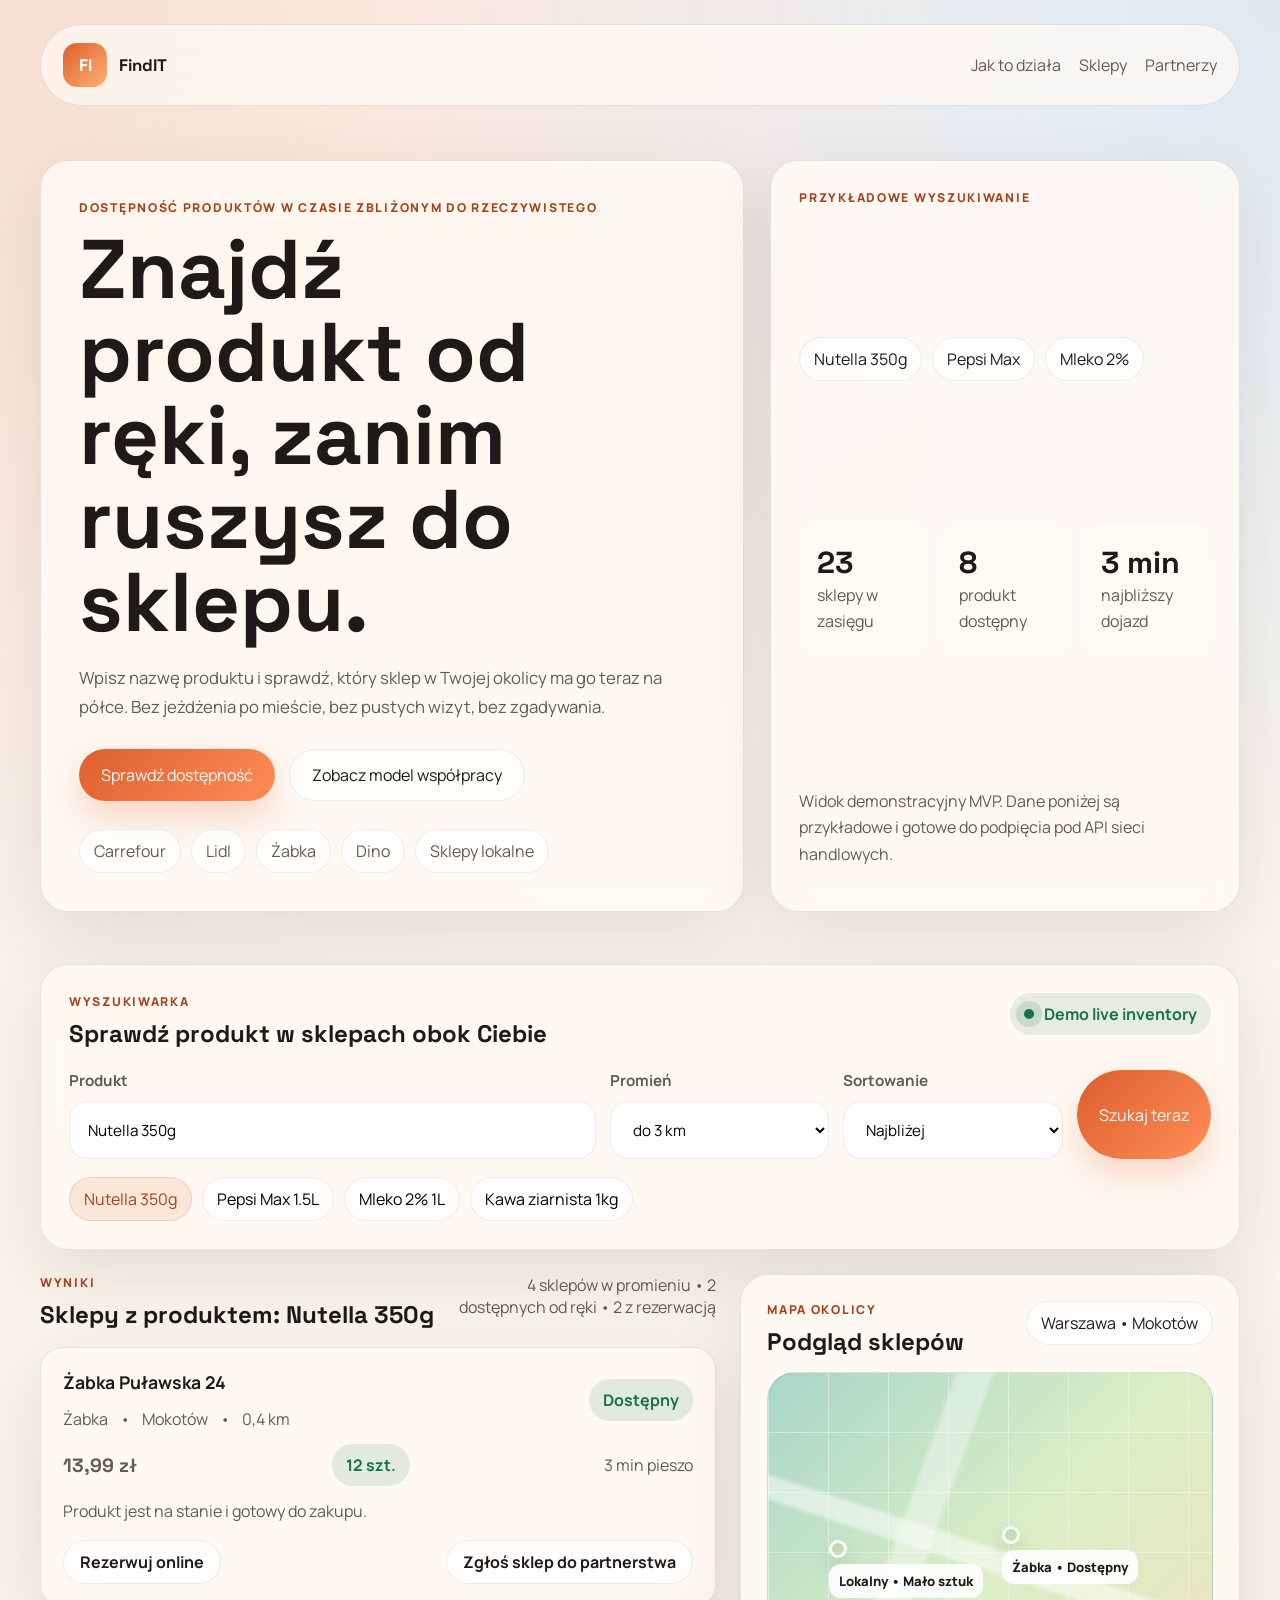
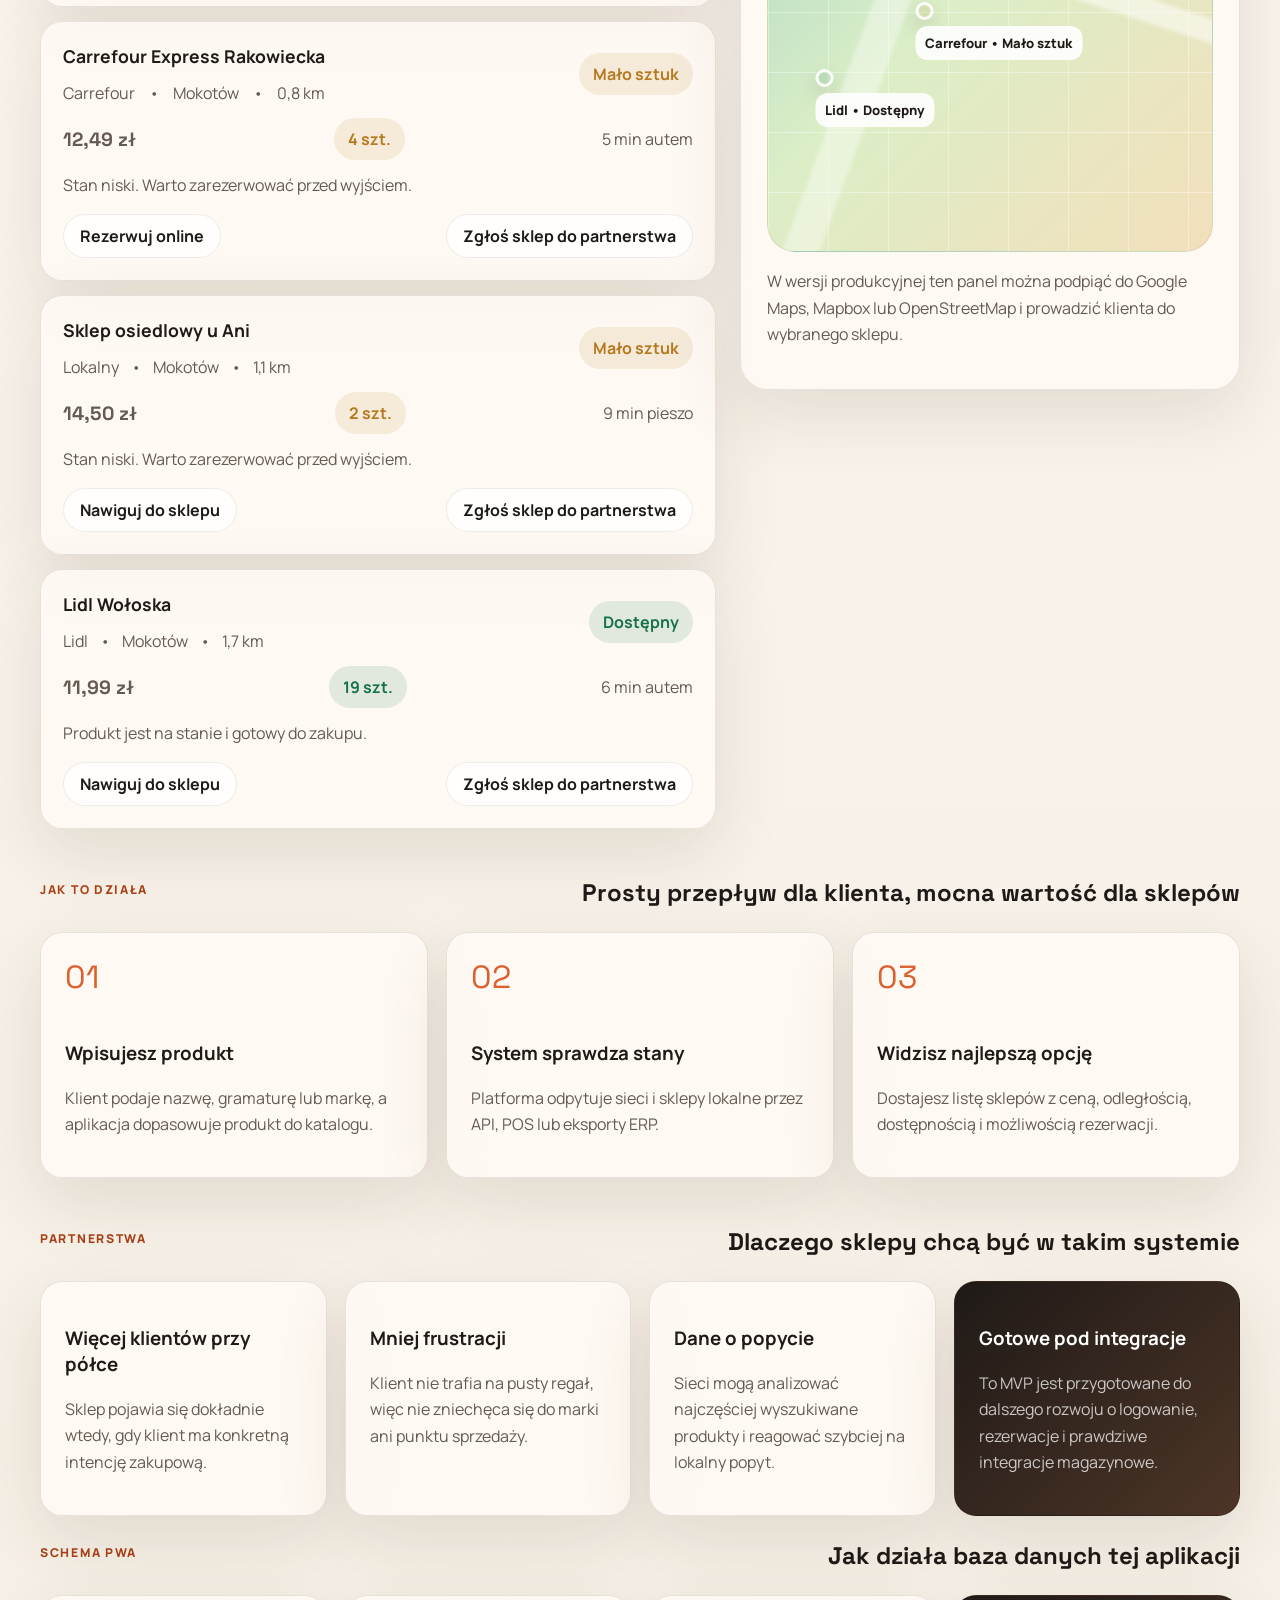
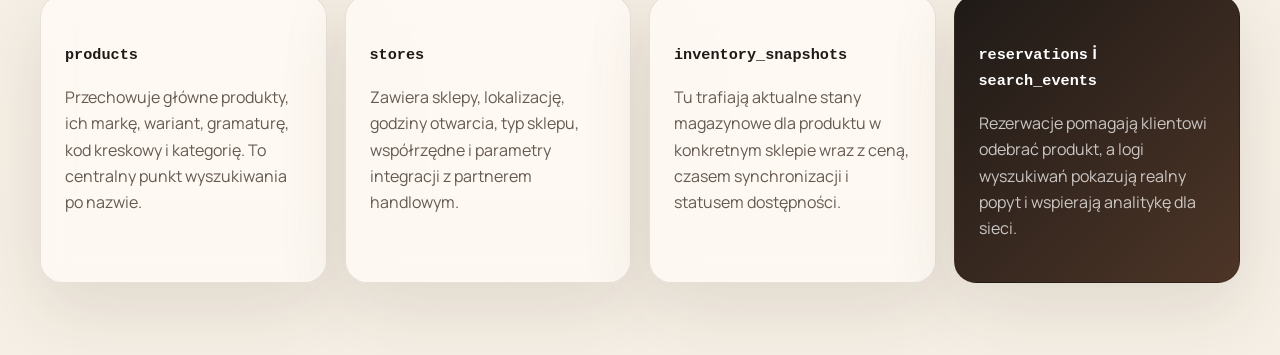
==== index.html @ 198b9e38 "Initial FindIT PWA site" ====
<!DOCTYPE html>
<html lang="pl">
<head>
  <meta charset="UTF-8">
  <meta name="viewport" content="width=device-width, initial-scale=1.0">
  <title>FindIT - znajdź produkt w sklepie obok</title>
  <meta name="theme-color" content="#dd5f2d">
  <meta name="description" content="FindIT to PWA do sprawdzania dostępności produktów w sklepach w Twojej okolicy.">
  <link rel="manifest" href="manifest.webmanifest">
  <link rel="icon" href="icon.svg" type="image/svg+xml">
  <link rel="preconnect" href="https://fonts.googleapis.com">
  <link rel="preconnect" href="https://fonts.gstatic.com" crossorigin>
  <link href="https://fonts.googleapis.com/css2?family=Space+Grotesk:wght@400;500;700&family=Manrope:wght@400;500;700;800&display=swap" rel="stylesheet">
  <link rel="stylesheet" href="styles.css">
</head>
<body>
  <div class="page-shell">
    <header class="topbar">
      <a class="brand" href="#home">
        <span class="brand-mark">FI</span>
        <span>FindIT</span>
      </a>
      <nav class="topnav">
        <a href="#how-it-works">Jak to działa</a>
        <a href="#results">Sklepy</a>
        <a href="#partners">Partnerzy</a>
      </nav>
    </header>

    <main id="home">
      <section class="hero">
        <div class="hero-copy">
          <p class="eyebrow">Dostępność produktów w czasie zbliżonym do rzeczywistego</p>
          <h1>Znajdź produkt od ręki, zanim ruszysz do sklepu.</h1>
          <p class="hero-text">
            Wpisz nazwę produktu i sprawdź, który sklep w Twojej okolicy ma go teraz na półce.
            Bez jeżdżenia po mieście, bez pustych wizyt, bez zgadywania.
          </p>
          <div class="hero-actions">
            <a class="button button-primary" href="#search-panel">Sprawdź dostępność</a>
            <a class="button button-secondary" href="#partners">Zobacz model współpracy</a>
          </div>
          <div class="trust-row">
            <span>Carrefour</span>
            <span>Lidl</span>
            <span>Żabka</span>
            <span>Dino</span>
            <span>Sklepy lokalne</span>
          </div>
        </div>

        <aside class="hero-card">
          <p class="card-kicker">Przykładowe wyszukiwanie</p>
          <div class="sample-search">
            <span class="sample-chip">Nutella 350g</span>
            <span class="sample-chip">Pepsi Max</span>
            <span class="sample-chip">Mleko 2%</span>
          </div>
          <div class="snapshot">
            <div>
              <strong>23</strong>
              <span>sklepy w zasięgu</span>
            </div>
            <div>
              <strong>8</strong>
              <span>produkt dostępny</span>
            </div>
            <div>
              <strong>3 min</strong>
              <span>najbliższy dojazd</span>
            </div>
          </div>
          <p class="snapshot-note">Widok demonstracyjny MVP. Dane poniżej są przykładowe i gotowe do podpięcia pod API sieci handlowych.</p>
        </aside>
      </section>

      <section class="search-panel" id="search-panel">
        <div class="panel-heading">
          <div>
            <p class="section-kicker">Wyszukiwarka</p>
            <h2>Sprawdź produkt w sklepach obok Ciebie</h2>
          </div>
          <div class="live-badge">
            <span class="live-dot"></span>
            Demo live inventory
          </div>
        </div>

        <form id="search-form" class="search-form">
          <label class="field field-search">
            <span>Produkt</span>
            <input id="product-input" type="text" value="Nutella 350g" placeholder="np. Nutella 350g, Pepsi Max, mleko 2%">
          </label>

          <label class="field">
            <span>Promień</span>
            <select id="radius-select">
              <option value="1.5">do 1,5 km</option>
              <option value="3" selected>do 3 km</option>
              <option value="5">do 5 km</option>
            </select>
          </label>

          <label class="field">
            <span>Sortowanie</span>
            <select id="sort-select">
              <option value="distance">Najbliżej</option>
              <option value="availability">Najlepsza dostępność</option>
              <option value="price">Najniższa cena</option>
            </select>
          </label>

          <button type="submit" class="button button-primary button-submit">Szukaj teraz</button>
        </form>

        <div class="quick-tags" id="quick-tags">
          <button type="button" class="tag is-active" data-product="Nutella 350g">Nutella 350g</button>
          <button type="button" class="tag" data-product="Pepsi Max 1.5L">Pepsi Max 1.5L</button>
          <button type="button" class="tag" data-product="Mleko 2% 1L">Mleko 2% 1L</button>
          <button type="button" class="tag" data-product="Kawa ziarnista 1kg">Kawa ziarnista 1kg</button>
        </div>
      </section>

      <section class="results-section" id="results">
        <div class="results-layout">
          <div class="results-column">
            <div class="results-header">
              <div>
                <p class="section-kicker">Wyniki</p>
                <h2 id="results-title">Sklepy z produktem: Nutella 350g</h2>
              </div>
              <div class="results-summary" id="results-summary"></div>
            </div>
            <div id="results-list" class="results-list"></div>
          </div>

          <aside class="map-card">
            <div class="map-card-header">
              <div>
                <p class="section-kicker">Mapa okolicy</p>
                <h2>Podgląd sklepów</h2>
              </div>
              <span class="map-badge">Warszawa • Mokotów</span>
            </div>
            <div id="map-grid" class="map-grid" aria-label="Poglądowa mapa sklepów"></div>
            <p class="map-note">
              W wersji produkcyjnej ten panel można podpiąć do Google Maps, Mapbox lub OpenStreetMap i prowadzić klienta do wybranego sklepu.
            </p>
          </aside>
        </div>
      </section>

      <section class="how-it-works" id="how-it-works">
        <div class="section-heading">
          <p class="section-kicker">Jak to działa</p>
          <h2>Prosty przepływ dla klienta, mocna wartość dla sklepów</h2>
        </div>
        <div class="steps">
          <article class="step-card">
            <span class="step-number">01</span>
            <h3>Wpisujesz produkt</h3>
            <p>Klient podaje nazwę, gramaturę lub markę, a aplikacja dopasowuje produkt do katalogu.</p>
          </article>
          <article class="step-card">
            <span class="step-number">02</span>
            <h3>System sprawdza stany</h3>
            <p>Platforma odpytuje sieci i sklepy lokalne przez API, POS lub eksporty ERP.</p>
          </article>
          <article class="step-card">
            <span class="step-number">03</span>
            <h3>Widzisz najlepszą opcję</h3>
            <p>Dostajesz listę sklepów z ceną, odległością, dostępnością i możliwością rezerwacji.</p>
          </article>
        </div>
      </section>

      <section class="partners" id="partners">
        <div class="section-heading">
          <p class="section-kicker">Partnerstwa</p>
          <h2>Dlaczego sklepy chcą być w takim systemie</h2>
        </div>
        <div class="partner-grid">
          <article class="partner-card">
            <h3>Więcej klientów przy półce</h3>
            <p>Sklep pojawia się dokładnie wtedy, gdy klient ma konkretną intencję zakupową.</p>
          </article>
          <article class="partner-card">
            <h3>Mniej frustracji</h3>
            <p>Klient nie trafia na pusty regał, więc nie zniechęca się do marki ani punktu sprzedaży.</p>
          </article>
          <article class="partner-card">
            <h3>Dane o popycie</h3>
            <p>Sieci mogą analizować najczęściej wyszukiwane produkty i reagować szybciej na lokalny popyt.</p>
          </article>
          <article class="partner-card accent-card">
            <h3>Gotowe pod integracje</h3>
            <p>To MVP jest przygotowane do dalszego rozwoju o logowanie, rezerwacje i prawdziwe integracje magazynowe.</p>
          </article>
        </div>
      </section>

      <section class="schema-section" id="schema">
        <div class="section-heading">
          <p class="section-kicker">Schema PWA</p>
          <h2>Jak działa baza danych tej aplikacji</h2>
        </div>
        <div class="schema-grid">
          <article class="partner-card">
            <h3><code>products</code></h3>
            <p>Przechowuje główne produkty, ich markę, wariant, gramaturę, kod kreskowy i kategorię. To centralny punkt wyszukiwania po nazwie.</p>
          </article>
          <article class="partner-card">
            <h3><code>stores</code></h3>
            <p>Zawiera sklepy, lokalizację, godziny otwarcia, typ sklepu, współrzędne i parametry integracji z partnerem handlowym.</p>
          </article>
          <article class="partner-card">
            <h3><code>inventory_snapshots</code></h3>
            <p>Tu trafiają aktualne stany magazynowe dla produktu w konkretnym sklepie wraz z ceną, czasem synchronizacji i statusem dostępności.</p>
          </article>
          <article class="partner-card accent-card">
            <h3><code>reservations</code> i <code>search_events</code></h3>
            <p>Rezerwacje pomagają klientowi odebrać produkt, a logi wyszukiwań pokazują realny popyt i wspierają analitykę dla sieci.</p>
          </article>
        </div>
      </section>
    </main>
  </div>

  <script src="app.js"></script>
</body>
</html>
---- styles.css ----
:root {
  --bg: #f5efe5;
  --bg-accent: #efe3d1;
  --surface: rgba(255, 250, 244, 0.82);
  --surface-strong: #fffaf3;
  --text: #1f1a17;
  --muted: #655a51;
  --line: rgba(31, 26, 23, 0.1);
  --brand: #dd5f2d;
  --brand-dark: #a94118;
  --good: #157347;
  --warn: #b7791f;
  --bad: #b3261e;
  --shadow: 0 24px 70px rgba(75, 48, 25, 0.12);
  --radius-xl: 28px;
  --radius-lg: 22px;
  --radius-md: 16px;
  --radius-sm: 12px;
}

* {
  box-sizing: border-box;
}

html {
  scroll-behavior: smooth;
}

body {
  margin: 0;
  font-family: "Manrope", sans-serif;
  color: var(--text);
  background:
    radial-gradient(circle at top left, rgba(221, 95, 45, 0.16), transparent 28%),
    radial-gradient(circle at top right, rgba(0, 132, 255, 0.12), transparent 24%),
    linear-gradient(180deg, #fcf7f1 0%, var(--bg) 100%);
}

a {
  color: inherit;
  text-decoration: none;
}

button,
input,
select {
  font: inherit;
}

.page-shell {
  width: min(1200px, calc(100% - 32px));
  margin: 0 auto;
  padding: 24px 0 72px;
}

.topbar {
  display: flex;
  align-items: center;
  justify-content: space-between;
  gap: 16px;
  padding: 18px 22px;
  border: 1px solid var(--line);
  border-radius: 999px;
  background: rgba(255, 250, 244, 0.72);
  backdrop-filter: blur(16px);
  position: sticky;
  top: 16px;
  z-index: 20;
}

.brand {
  display: inline-flex;
  align-items: center;
  gap: 12px;
  font-family: "Space Grotesk", sans-serif;
  font-size: 1.05rem;
  font-weight: 700;
}

.brand-mark {
  display: grid;
  place-items: center;
  width: 44px;
  height: 44px;
  border-radius: 14px;
  background: linear-gradient(135deg, var(--brand), #ffb074);
  color: white;
}

.topnav {
  display: flex;
  gap: 18px;
  color: var(--muted);
}

.hero {
  display: grid;
  grid-template-columns: 1.2fr 0.8fr;
  gap: 26px;
  padding: 54px 0 28px;
}

.hero-copy,
.hero-card,
.search-panel,
.map-card,
.step-card,
.partner-card {
  border: 1px solid var(--line);
  background: var(--surface);
  backdrop-filter: blur(14px);
  box-shadow: var(--shadow);
}

.hero-copy {
  padding: 38px;
  border-radius: var(--radius-xl);
}

.eyebrow,
.section-kicker,
.card-kicker {
  margin: 0 0 12px;
  text-transform: uppercase;
  letter-spacing: 0.14em;
  color: var(--brand-dark);
  font-size: 0.76rem;
  font-weight: 800;
}

.hero h1,
.search-panel h2,
.results-header h2,
.map-card h2,
.section-heading h2 {
  margin: 0;
  font-family: "Space Grotesk", sans-serif;
  line-height: 1;
}

.hero h1 {
  font-size: clamp(2.8rem, 7vw, 5.2rem);
  max-width: 10ch;
}

.hero-text {
  max-width: 62ch;
  margin: 20px 0 0;
  font-size: 1.05rem;
  line-height: 1.7;
  color: var(--muted);
}

.hero-actions {
  display: flex;
  flex-wrap: wrap;
  gap: 14px;
  margin-top: 28px;
}

.button {
  display: inline-flex;
  align-items: center;
  justify-content: center;
  min-height: 52px;
  padding: 0 22px;
  border-radius: 999px;
  border: 0;
  cursor: pointer;
  transition: transform 160ms ease, box-shadow 160ms ease, background 160ms ease;
}

.button:hover {
  transform: translateY(-2px);
}

.button-primary {
  background: linear-gradient(135deg, var(--brand), #ff8d57);
  color: white;
  box-shadow: 0 16px 36px rgba(221, 95, 45, 0.24);
}

.button-secondary {
  background: rgba(255, 255, 255, 0.68);
  color: var(--text);
  border: 1px solid rgba(31, 26, 23, 0.08);
}

.trust-row {
  display: flex;
  flex-wrap: wrap;
  gap: 10px;
  margin-top: 28px;
  color: var(--muted);
}

.trust-row span,
.sample-chip,
.tag,
.map-badge {
  padding: 10px 14px;
  border-radius: 999px;
  border: 1px solid rgba(31, 26, 23, 0.08);
  background: rgba(255, 255, 255, 0.7);
}

.hero-card {
  border-radius: var(--radius-xl);
  padding: 28px;
  display: flex;
  flex-direction: column;
  justify-content: space-between;
}

.sample-search {
  display: flex;
  flex-wrap: wrap;
  gap: 10px;
}

.snapshot {
  display: grid;
  grid-template-columns: repeat(3, 1fr);
  gap: 14px;
  margin-top: 24px;
}

.snapshot div {
  padding: 18px;
  border-radius: var(--radius-md);
  background: var(--surface-strong);
}

.snapshot strong {
  display: block;
  font-family: "Space Grotesk", sans-serif;
  font-size: 1.9rem;
}

.snapshot span,
.snapshot-note,
.partner-card p,
.step-card p,
.map-note {
  color: var(--muted);
  line-height: 1.65;
}

.search-panel,
.how-it-works,
.partners,
.results-section {
  margin-top: 24px;
}

.search-panel {
  padding: 28px;
  border-radius: var(--radius-xl);
}

.panel-heading,
.results-header,
.map-card-header,
.section-heading {
  display: flex;
  justify-content: space-between;
  gap: 18px;
  align-items: start;
}

.live-badge {
  display: inline-flex;
  align-items: center;
  gap: 10px;
  padding: 10px 14px;
  border-radius: 999px;
  background: rgba(21, 115, 71, 0.1);
  color: var(--good);
  font-weight: 700;
}

.live-dot {
  width: 10px;
  height: 10px;
  border-radius: 50%;
  background: currentColor;
  box-shadow: 0 0 0 8px rgba(21, 115, 71, 0.14);
}

.search-form {
  display: grid;
  grid-template-columns: minmax(0, 2.4fr) repeat(2, minmax(150px, 1fr)) auto;
  gap: 14px;
  margin-top: 24px;
}

.field {
  display: flex;
  flex-direction: column;
  gap: 10px;
  color: var(--muted);
  font-size: 0.95rem;
}

.field span {
  font-weight: 700;
}

.field input,
.field select {
  min-height: 58px;
  padding: 0 18px;
  border-radius: 18px;
  border: 1px solid rgba(31, 26, 23, 0.08);
  background: rgba(255, 255, 255, 0.9);
  outline: none;
}

.field input:focus,
.field select:focus {
  border-color: rgba(221, 95, 45, 0.46);
  box-shadow: 0 0 0 4px rgba(221, 95, 45, 0.12);
}

.quick-tags {
  display: flex;
  flex-wrap: wrap;
  gap: 10px;
  margin-top: 18px;
}

.tag {
  cursor: pointer;
}

.tag.is-active {
  background: rgba(221, 95, 45, 0.12);
  color: var(--brand-dark);
  border-color: rgba(221, 95, 45, 0.22);
}

.results-layout {
  display: grid;
  grid-template-columns: minmax(0, 1.15fr) minmax(320px, 0.85fr);
  gap: 24px;
  align-items: start;
}

.results-summary {
  color: var(--muted);
  max-width: 26ch;
  text-align: right;
}

.results-list {
  display: grid;
  gap: 14px;
  margin-top: 20px;
}

.store-card {
  padding: 22px;
  border-radius: var(--radius-lg);
  background: rgba(255, 250, 244, 0.88);
  border: 1px solid var(--line);
  box-shadow: var(--shadow);
}

.store-top,
.store-meta,
.store-actions,
.store-stock {
  display: flex;
  flex-wrap: wrap;
  align-items: center;
  justify-content: space-between;
  gap: 12px;
}

.store-top h3 {
  margin: 0;
  font-size: 1.1rem;
}

.store-meta,
.store-stock,
.availability-note,
.empty-state p {
  margin-top: 14px;
  color: var(--muted);
}

.store-pill,
.stock-pill {
  display: inline-flex;
  align-items: center;
  gap: 8px;
  padding: 10px 14px;
  border-radius: 999px;
  font-weight: 700;
}

.status-good {
  background: rgba(21, 115, 71, 0.12);
  color: var(--good);
}

.status-warn {
  background: rgba(183, 121, 31, 0.12);
  color: var(--warn);
}

.status-bad {
  background: rgba(179, 38, 30, 0.12);
  color: var(--bad);
}

.store-price {
  font-family: "Space Grotesk", sans-serif;
  font-weight: 700;
  font-size: 1.2rem;
}

.store-actions {
  margin-top: 18px;
}

.action-link {
  display: inline-flex;
  align-items: center;
  justify-content: center;
  min-height: 44px;
  padding: 0 16px;
  border-radius: 999px;
  background: rgba(255, 255, 255, 0.82);
  border: 1px solid rgba(31, 26, 23, 0.08);
  font-weight: 700;
}

.map-card {
  border-radius: var(--radius-xl);
  padding: 26px;
  position: sticky;
  top: 104px;
}

.map-grid {
  position: relative;
  height: 480px;
  margin-top: 18px;
  border-radius: 28px;
  overflow: hidden;
  background:
    linear-gradient(0deg, rgba(255,255,255,0.38) 1px, transparent 1px),
    linear-gradient(90deg, rgba(255,255,255,0.38) 1px, transparent 1px),
    linear-gradient(135deg, #a8d6c8 0%, #dbeec6 45%, #f3dfbc 100%);
  background-size: 60px 60px, 60px 60px, cover;
  border: 1px solid rgba(31, 26, 23, 0.08);
}

.map-grid::before,
.map-grid::after {
  content: "";
  position: absolute;
  inset: 0;
}

.map-grid::before {
  background:
    linear-gradient(110deg, transparent 30%, rgba(255,255,255,0.38) 31%, rgba(255,255,255,0.38) 36%, transparent 37%),
    linear-gradient(18deg, transparent 56%, rgba(255,255,255,0.5) 57%, rgba(255,255,255,0.5) 60%, transparent 61%);
}

.map-pin {
  position: absolute;
  display: flex;
  flex-direction: column;
  gap: 6px;
  transform: translate(-50%, -50%);
}

.pin-dot {
  width: 18px;
  height: 18px;
  border-radius: 50%;
  border: 3px solid rgba(255, 255, 255, 0.9);
  box-shadow: 0 10px 20px rgba(0, 0, 0, 0.14);
}

.pin-label {
  padding: 8px 10px;
  border-radius: 12px;
  background: rgba(255, 255, 255, 0.9);
  white-space: nowrap;
  font-size: 0.82rem;
  font-weight: 800;
}

.how-it-works,
.partners {
  padding-top: 28px;
}

.schema-section {
  padding-top: 28px;
}

.steps,
.partner-grid {
  display: grid;
  gap: 18px;
  margin-top: 22px;
}

.steps {
  grid-template-columns: repeat(3, 1fr);
}

.partner-grid {
  grid-template-columns: repeat(4, 1fr);
}

.schema-grid {
  display: grid;
  grid-template-columns: repeat(4, 1fr);
  gap: 18px;
  margin-top: 22px;
}

.step-card,
.partner-card {
  padding: 24px;
  border-radius: var(--radius-lg);
}

.step-number {
  display: inline-flex;
  margin-bottom: 24px;
  font-family: "Space Grotesk", sans-serif;
  font-size: 2rem;
  color: var(--brand);
}

.accent-card {
  background: linear-gradient(135deg, #1f1a17, #4d3527);
  color: white;
}

.accent-card p {
  color: rgba(255, 255, 255, 0.74);
}

.empty-state {
  padding: 30px;
  border-radius: var(--radius-lg);
  border: 1px dashed rgba(31, 26, 23, 0.18);
  background: rgba(255, 255, 255, 0.52);
}

@media (max-width: 1050px) {
  .hero,
  .results-layout,
  .steps,
  .partner-grid,
  .schema-grid {
    grid-template-columns: 1fr;
  }

  .search-form {
    grid-template-columns: 1fr 1fr;
  }

  .button-submit {
    grid-column: span 2;
  }

  .map-card {
    position: static;
  }
}

@media (max-width: 760px) {
  .page-shell {
    width: min(100% - 20px, 1200px);
    padding-top: 14px;
  }

  .topbar,
  .panel-heading,
  .results-header,
  .section-heading,
  .map-card-header {
    flex-direction: column;
  }

  .topnav {
    flex-wrap: wrap;
  }

  .hero-copy,
  .hero-card,
  .search-panel,
  .map-card,
  .step-card,
  .partner-card,
  .store-card {
    padding: 20px;
  }

  .search-form {
    grid-template-columns: 1fr;
  }

  .button-submit {
    grid-column: span 1;
  }

  .snapshot {
    grid-template-columns: 1fr;
  }

  .results-summary {
    text-align: left;
  }

  .map-grid {
    height: 360px;
  }
}
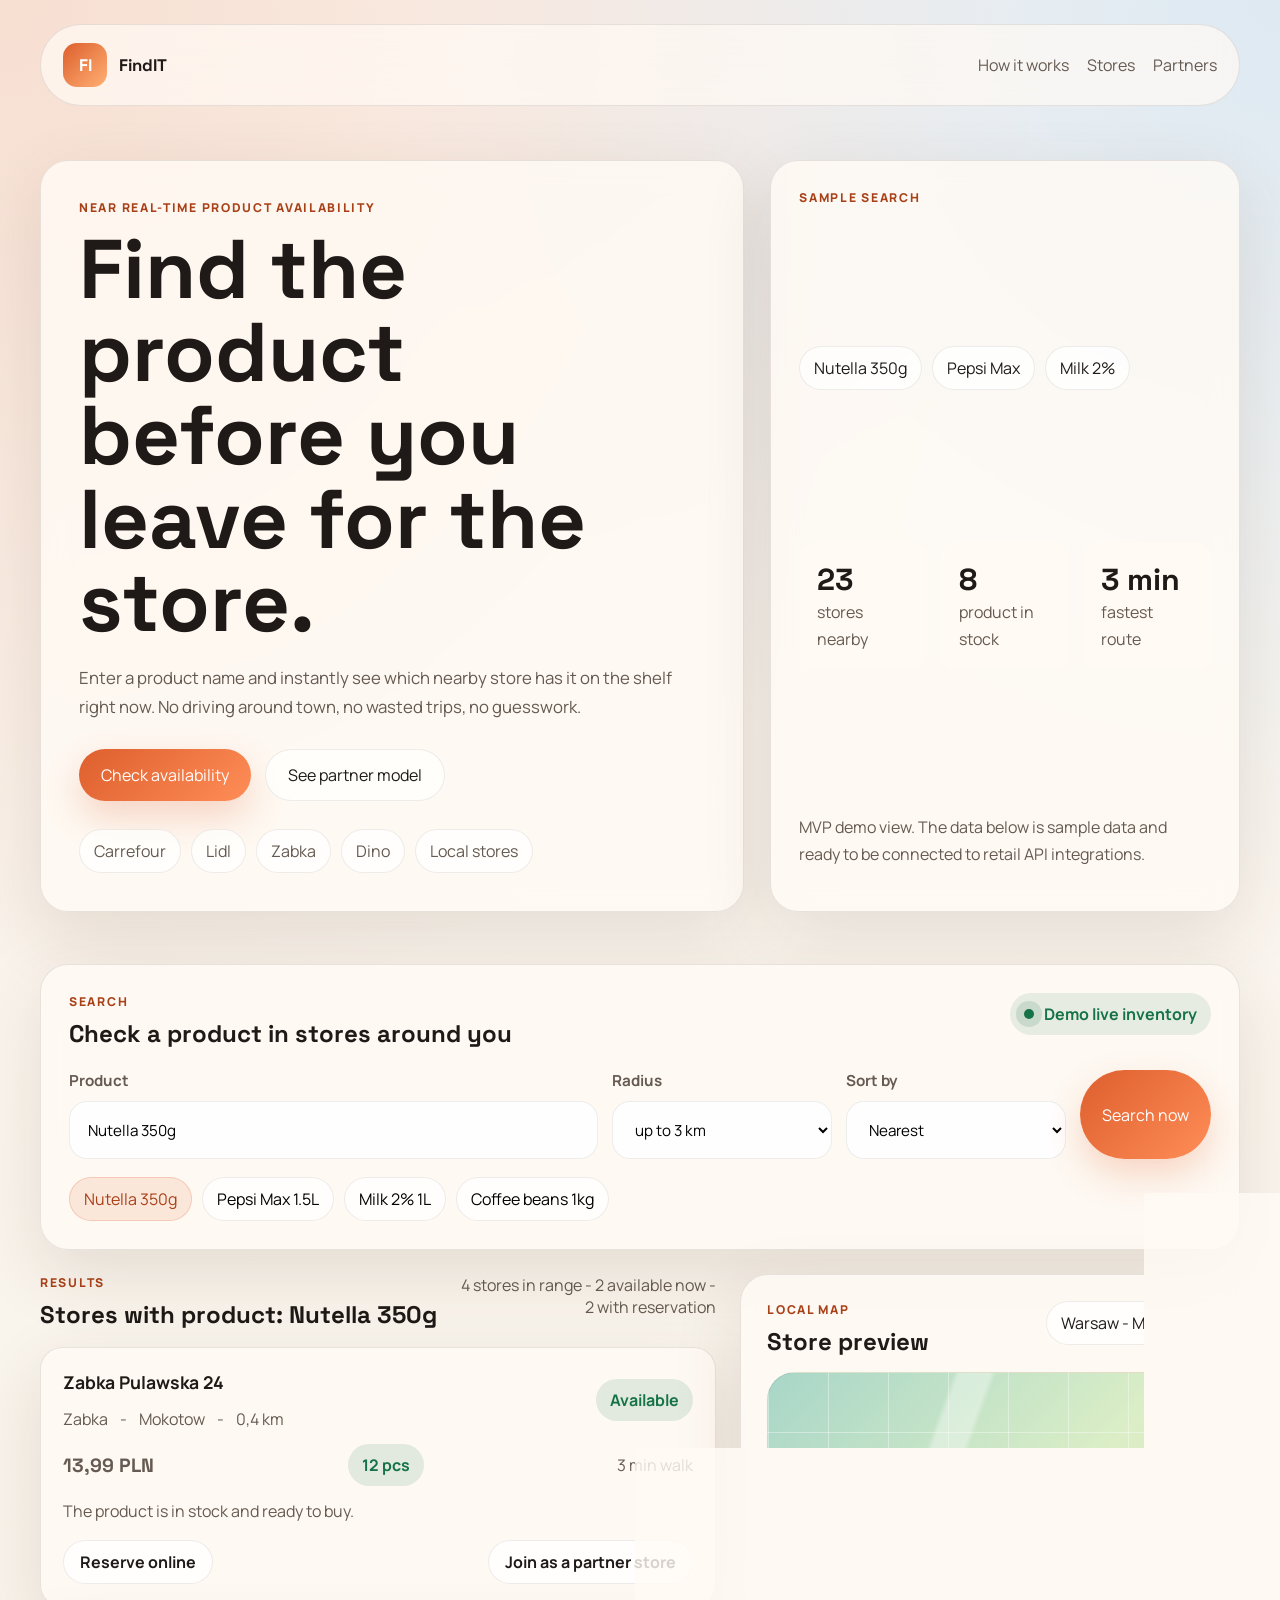
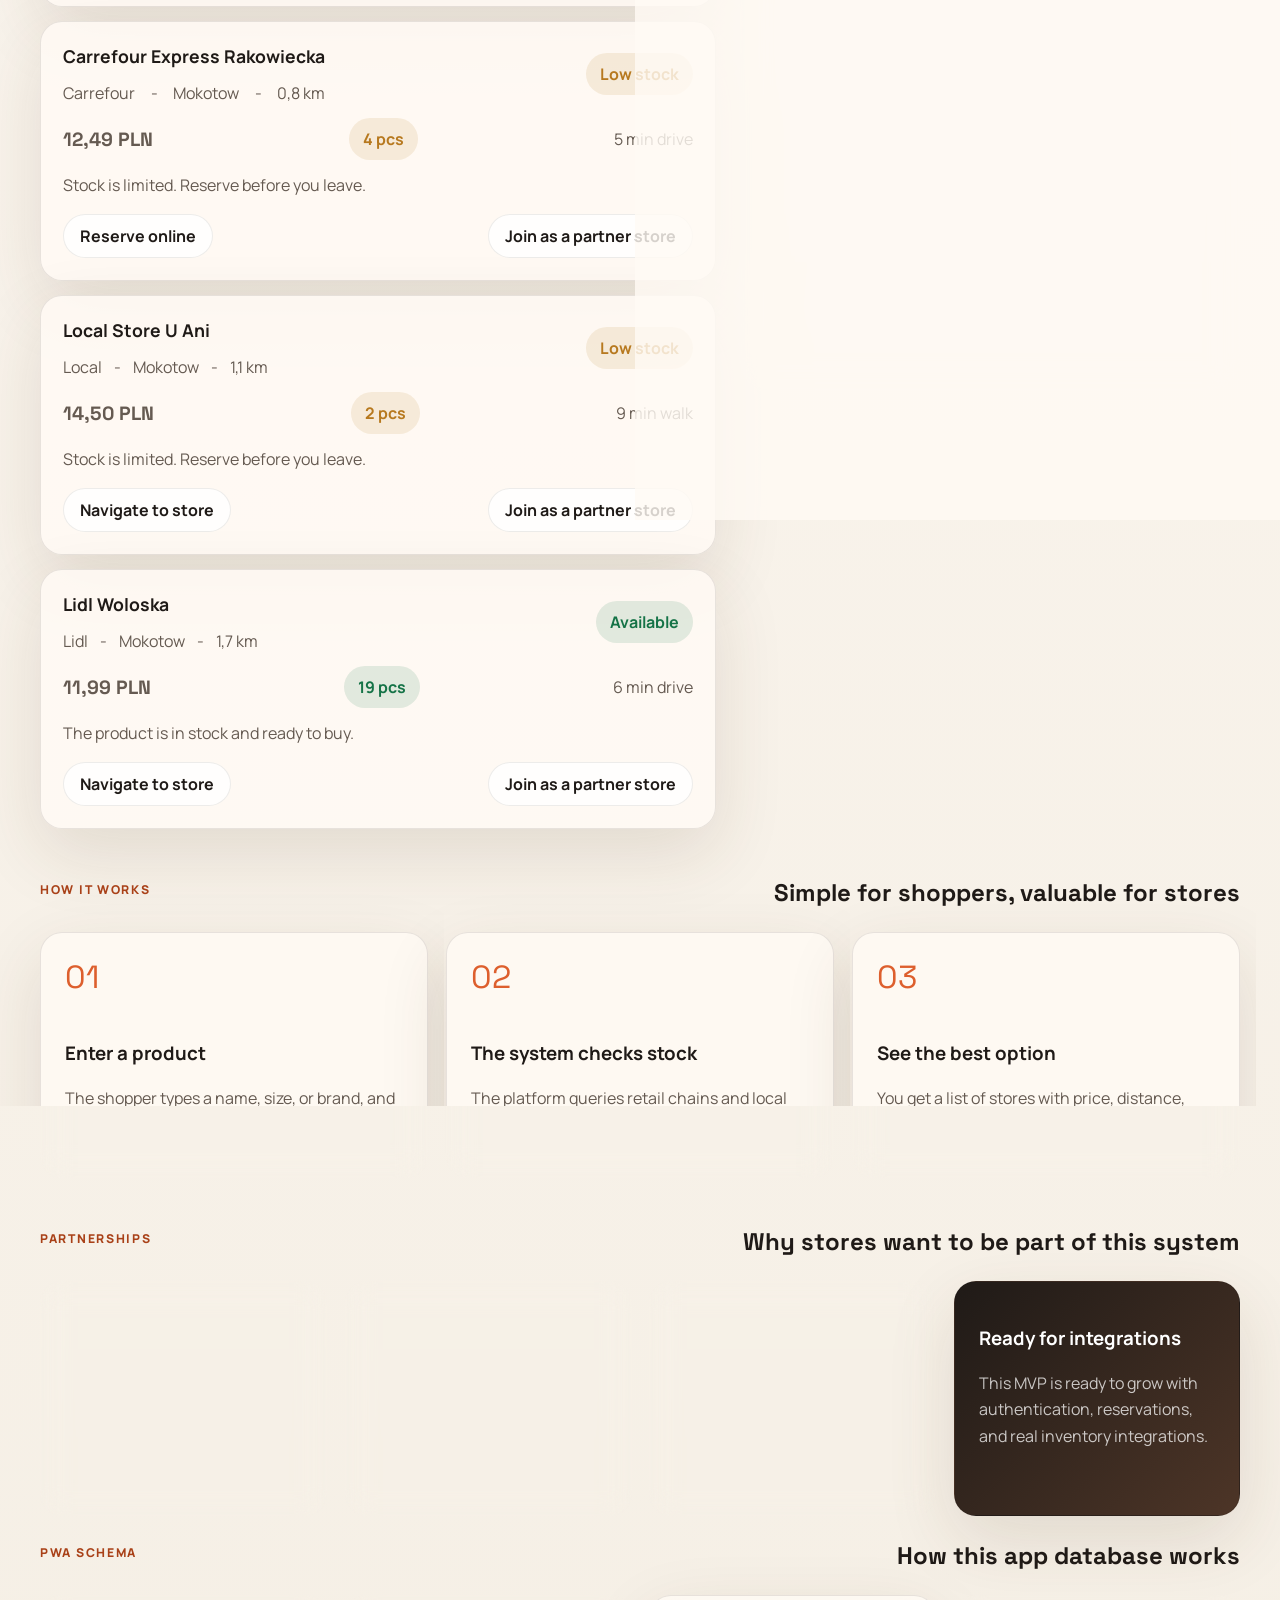
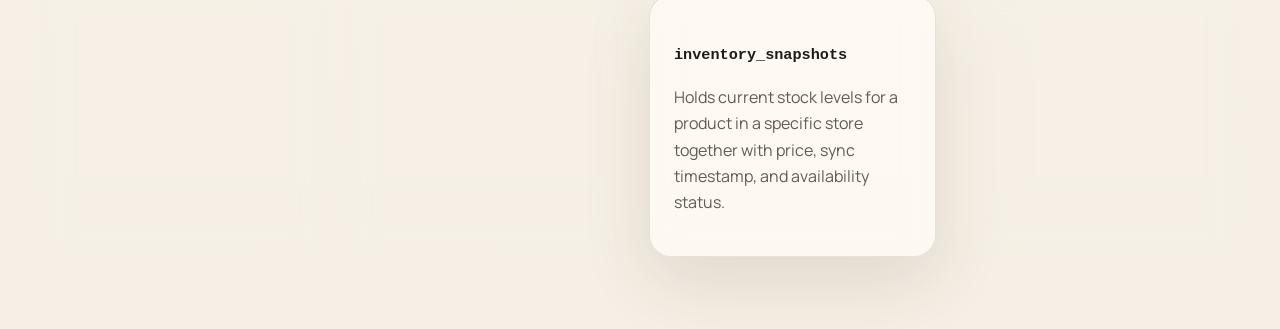
==== commit 4e715ed7: "Switch site copy to English" ====
--- a/index.html
+++ b/index.html
@@ -1,11 +1,11 @@
 <!DOCTYPE html>
-<html lang="pl">
+<html lang="en">
 <head>
   <meta charset="UTF-8">
   <meta name="viewport" content="width=device-width, initial-scale=1.0">
-  <title>FindIT - znajdź produkt w sklepie obok</title>
+  <title>FindIT - find a product in a nearby store</title>
   <meta name="theme-color" content="#dd5f2d">
-  <meta name="description" content="FindIT to PWA do sprawdzania dostępności produktów w sklepach w Twojej okolicy.">
+  <meta name="description" content="FindIT is a PWA for checking product availability in stores near you.">
   <link rel="manifest" href="manifest.webmanifest">
   <link rel="icon" href="icon.svg" type="image/svg+xml">
   <link rel="preconnect" href="https://fonts.googleapis.com">
@@ -21,64 +21,64 @@
         <span>FindIT</span>
       </a>
       <nav class="topnav">
-        <a href="#how-it-works">Jak to działa</a>
-        <a href="#results">Sklepy</a>
-        <a href="#partners">Partnerzy</a>
+        <a href="#how-it-works">How it works</a>
+        <a href="#results">Stores</a>
+        <a href="#partners">Partners</a>
       </nav>
     </header>
 
     <main id="home">
       <section class="hero">
         <div class="hero-copy">
-          <p class="eyebrow">Dostępność produktów w czasie zbliżonym do rzeczywistego</p>
-          <h1>Znajdź produkt od ręki, zanim ruszysz do sklepu.</h1>
+          <p class="eyebrow">Near real-time product availability</p>
+          <h1>Find the product before you leave for the store.</h1>
           <p class="hero-text">
-            Wpisz nazwę produktu i sprawdź, który sklep w Twojej okolicy ma go teraz na półce.
-            Bez jeżdżenia po mieście, bez pustych wizyt, bez zgadywania.
+            Enter a product name and instantly see which nearby store has it on the shelf right now.
+            No driving around town, no wasted trips, no guesswork.
           </p>
           <div class="hero-actions">
-            <a class="button button-primary" href="#search-panel">Sprawdź dostępność</a>
-            <a class="button button-secondary" href="#partners">Zobacz model współpracy</a>
+            <a class="button button-primary" href="#search-panel">Check availability</a>
+            <a class="button button-secondary" href="#partners">See partner model</a>
           </div>
           <div class="trust-row">
             <span>Carrefour</span>
             <span>Lidl</span>
-            <span>Żabka</span>
+            <span>Zabka</span>
             <span>Dino</span>
-            <span>Sklepy lokalne</span>
+            <span>Local stores</span>
           </div>
         </div>
 
         <aside class="hero-card">
-          <p class="card-kicker">Przykładowe wyszukiwanie</p>
+          <p class="card-kicker">Sample search</p>
           <div class="sample-search">
             <span class="sample-chip">Nutella 350g</span>
             <span class="sample-chip">Pepsi Max</span>
-            <span class="sample-chip">Mleko 2%</span>
+            <span class="sample-chip">Milk 2%</span>
           </div>
           <div class="snapshot">
             <div>
               <strong>23</strong>
-              <span>sklepy w zasięgu</span>
+              <span>stores nearby</span>
             </div>
             <div>
               <strong>8</strong>
-              <span>produkt dostępny</span>
+              <span>product in stock</span>
             </div>
             <div>
               <strong>3 min</strong>
-              <span>najbliższy dojazd</span>
-            </div>
-          </div>
-          <p class="snapshot-note">Widok demonstracyjny MVP. Dane poniżej są przykładowe i gotowe do podpięcia pod API sieci handlowych.</p>
+              <span>fastest route</span>
+            </div>
+          </div>
+          <p class="snapshot-note">MVP demo view. The data below is sample data and ready to be connected to retail API integrations.</p>
         </aside>
       </section>
 
       <section class="search-panel" id="search-panel">
         <div class="panel-heading">
           <div>
-            <p class="section-kicker">Wyszukiwarka</p>
-            <h2>Sprawdź produkt w sklepach obok Ciebie</h2>
+            <p class="section-kicker">Search</p>
+            <h2>Check a product in stores around you</h2>
           </div>
           <div class="live-badge">
             <span class="live-dot"></span>
@@ -88,36 +88,36 @@
 
         <form id="search-form" class="search-form">
           <label class="field field-search">
-            <span>Produkt</span>
-            <input id="product-input" type="text" value="Nutella 350g" placeholder="np. Nutella 350g, Pepsi Max, mleko 2%">
+            <span>Product</span>
+            <input id="product-input" type="text" value="Nutella 350g" placeholder="e.g. Nutella 350g, Pepsi Max, milk 2%">
           </label>
 
           <label class="field">
-            <span>Promień</span>
+            <span>Radius</span>
             <select id="radius-select">
-              <option value="1.5">do 1,5 km</option>
-              <option value="3" selected>do 3 km</option>
-              <option value="5">do 5 km</option>
+              <option value="1.5">up to 1.5 km</option>
+              <option value="3" selected>up to 3 km</option>
+              <option value="5">up to 5 km</option>
             </select>
           </label>
 
           <label class="field">
-            <span>Sortowanie</span>
+            <span>Sort by</span>
             <select id="sort-select">
-              <option value="distance">Najbliżej</option>
-              <option value="availability">Najlepsza dostępność</option>
-              <option value="price">Najniższa cena</option>
+              <option value="distance">Nearest</option>
+              <option value="availability">Best availability</option>
+              <option value="price">Lowest price</option>
             </select>
           </label>
 
-          <button type="submit" class="button button-primary button-submit">Szukaj teraz</button>
+          <button type="submit" class="button button-primary button-submit">Search now</button>
         </form>
 
         <div class="quick-tags" id="quick-tags">
           <button type="button" class="tag is-active" data-product="Nutella 350g">Nutella 350g</button>
           <button type="button" class="tag" data-product="Pepsi Max 1.5L">Pepsi Max 1.5L</button>
-          <button type="button" class="tag" data-product="Mleko 2% 1L">Mleko 2% 1L</button>
-          <button type="button" class="tag" data-product="Kawa ziarnista 1kg">Kawa ziarnista 1kg</button>
+          <button type="button" class="tag" data-product="Milk 2% 1L">Milk 2% 1L</button>
+          <button type="button" class="tag" data-product="Coffee beans 1kg">Coffee beans 1kg</button>
         </div>
       </section>
 
@@ -126,8 +126,8 @@
           <div class="results-column">
             <div class="results-header">
               <div>
-                <p class="section-kicker">Wyniki</p>
-                <h2 id="results-title">Sklepy z produktem: Nutella 350g</h2>
+                <p class="section-kicker">Results</p>
+                <h2 id="results-title">Stores with product: Nutella 350g</h2>
               </div>
               <div class="results-summary" id="results-summary"></div>
             </div>
@@ -137,14 +137,14 @@
           <aside class="map-card">
             <div class="map-card-header">
               <div>
-                <p class="section-kicker">Mapa okolicy</p>
-                <h2>Podgląd sklepów</h2>
+                <p class="section-kicker">Local map</p>
+                <h2>Store preview</h2>
               </div>
-              <span class="map-badge">Warszawa • Mokotów</span>
-            </div>
-            <div id="map-grid" class="map-grid" aria-label="Poglądowa mapa sklepów"></div>
+              <span class="map-badge">Warsaw - Mokotow</span>
+            </div>
+            <div id="map-grid" class="map-grid" aria-label="Illustrative store map"></div>
             <p class="map-note">
-              W wersji produkcyjnej ten panel można podpiąć do Google Maps, Mapbox lub OpenStreetMap i prowadzić klienta do wybranego sklepu.
+              In the production version, this panel can be connected to Google Maps, Mapbox, or OpenStreetMap and guide the customer to the selected store.
             </p>
           </aside>
         </div>
@@ -152,74 +152,74 @@
 
       <section class="how-it-works" id="how-it-works">
         <div class="section-heading">
-          <p class="section-kicker">Jak to działa</p>
-          <h2>Prosty przepływ dla klienta, mocna wartość dla sklepów</h2>
+          <p class="section-kicker">How it works</p>
+          <h2>Simple for shoppers, valuable for stores</h2>
         </div>
         <div class="steps">
           <article class="step-card">
             <span class="step-number">01</span>
-            <h3>Wpisujesz produkt</h3>
-            <p>Klient podaje nazwę, gramaturę lub markę, a aplikacja dopasowuje produkt do katalogu.</p>
+            <h3>Enter a product</h3>
+            <p>The shopper types a name, size, or brand, and the app matches it to the product catalog.</p>
           </article>
           <article class="step-card">
             <span class="step-number">02</span>
-            <h3>System sprawdza stany</h3>
-            <p>Platforma odpytuje sieci i sklepy lokalne przez API, POS lub eksporty ERP.</p>
+            <h3>The system checks stock</h3>
+            <p>The platform queries retail chains and local stores through API, POS, or ERP exports.</p>
           </article>
           <article class="step-card">
             <span class="step-number">03</span>
-            <h3>Widzisz najlepszą opcję</h3>
-            <p>Dostajesz listę sklepów z ceną, odległością, dostępnością i możliwością rezerwacji.</p>
+            <h3>See the best option</h3>
+            <p>You get a list of stores with price, distance, availability, and reservation options.</p>
           </article>
         </div>
       </section>
 
       <section class="partners" id="partners">
         <div class="section-heading">
-          <p class="section-kicker">Partnerstwa</p>
-          <h2>Dlaczego sklepy chcą być w takim systemie</h2>
+          <p class="section-kicker">Partnerships</p>
+          <h2>Why stores want to be part of this system</h2>
         </div>
         <div class="partner-grid">
           <article class="partner-card">
-            <h3>Więcej klientów przy półce</h3>
-            <p>Sklep pojawia się dokładnie wtedy, gdy klient ma konkretną intencję zakupową.</p>
-          </article>
-          <article class="partner-card">
-            <h3>Mniej frustracji</h3>
-            <p>Klient nie trafia na pusty regał, więc nie zniechęca się do marki ani punktu sprzedaży.</p>
-          </article>
-          <article class="partner-card">
-            <h3>Dane o popycie</h3>
-            <p>Sieci mogą analizować najczęściej wyszukiwane produkty i reagować szybciej na lokalny popyt.</p>
+            <h3>More customers at the shelf</h3>
+            <p>The store appears exactly when a customer has clear purchase intent.</p>
+          </article>
+          <article class="partner-card">
+            <h3>Less frustration</h3>
+            <p>Customers avoid empty shelves, which reduces disappointment with both the brand and the store.</p>
+          </article>
+          <article class="partner-card">
+            <h3>Demand insights</h3>
+            <p>Retailers can analyze the most searched products and react faster to local demand.</p>
           </article>
           <article class="partner-card accent-card">
-            <h3>Gotowe pod integracje</h3>
-            <p>To MVP jest przygotowane do dalszego rozwoju o logowanie, rezerwacje i prawdziwe integracje magazynowe.</p>
+            <h3>Ready for integrations</h3>
+            <p>This MVP is ready to grow with authentication, reservations, and real inventory integrations.</p>
           </article>
         </div>
       </section>
 
       <section class="schema-section" id="schema">
         <div class="section-heading">
-          <p class="section-kicker">Schema PWA</p>
-          <h2>Jak działa baza danych tej aplikacji</h2>
+          <p class="section-kicker">PWA schema</p>
+          <h2>How this app database works</h2>
         </div>
         <div class="schema-grid">
           <article class="partner-card">
             <h3><code>products</code></h3>
-            <p>Przechowuje główne produkty, ich markę, wariant, gramaturę, kod kreskowy i kategorię. To centralny punkt wyszukiwania po nazwie.</p>
+            <p>Stores the main products, their brand, variant, size, barcode, and category. This is the central search layer.</p>
           </article>
           <article class="partner-card">
             <h3><code>stores</code></h3>
-            <p>Zawiera sklepy, lokalizację, godziny otwarcia, typ sklepu, współrzędne i parametry integracji z partnerem handlowym.</p>
+            <p>Contains stores, location, opening hours, store type, coordinates, and integration settings for each retail partner.</p>
           </article>
           <article class="partner-card">
             <h3><code>inventory_snapshots</code></h3>
-            <p>Tu trafiają aktualne stany magazynowe dla produktu w konkretnym sklepie wraz z ceną, czasem synchronizacji i statusem dostępności.</p>
+            <p>Holds current stock levels for a product in a specific store together with price, sync timestamp, and availability status.</p>
           </article>
           <article class="partner-card accent-card">
-            <h3><code>reservations</code> i <code>search_events</code></h3>
-            <p>Rezerwacje pomagają klientowi odebrać produkt, a logi wyszukiwań pokazują realny popyt i wspierają analitykę dla sieci.</p>
+            <h3><code>reservations</code> and <code>search_events</code></h3>
+            <p>Reservations help customers secure a product, while search logs reveal demand patterns and support retailer analytics.</p>
           </article>
         </div>
       </section>
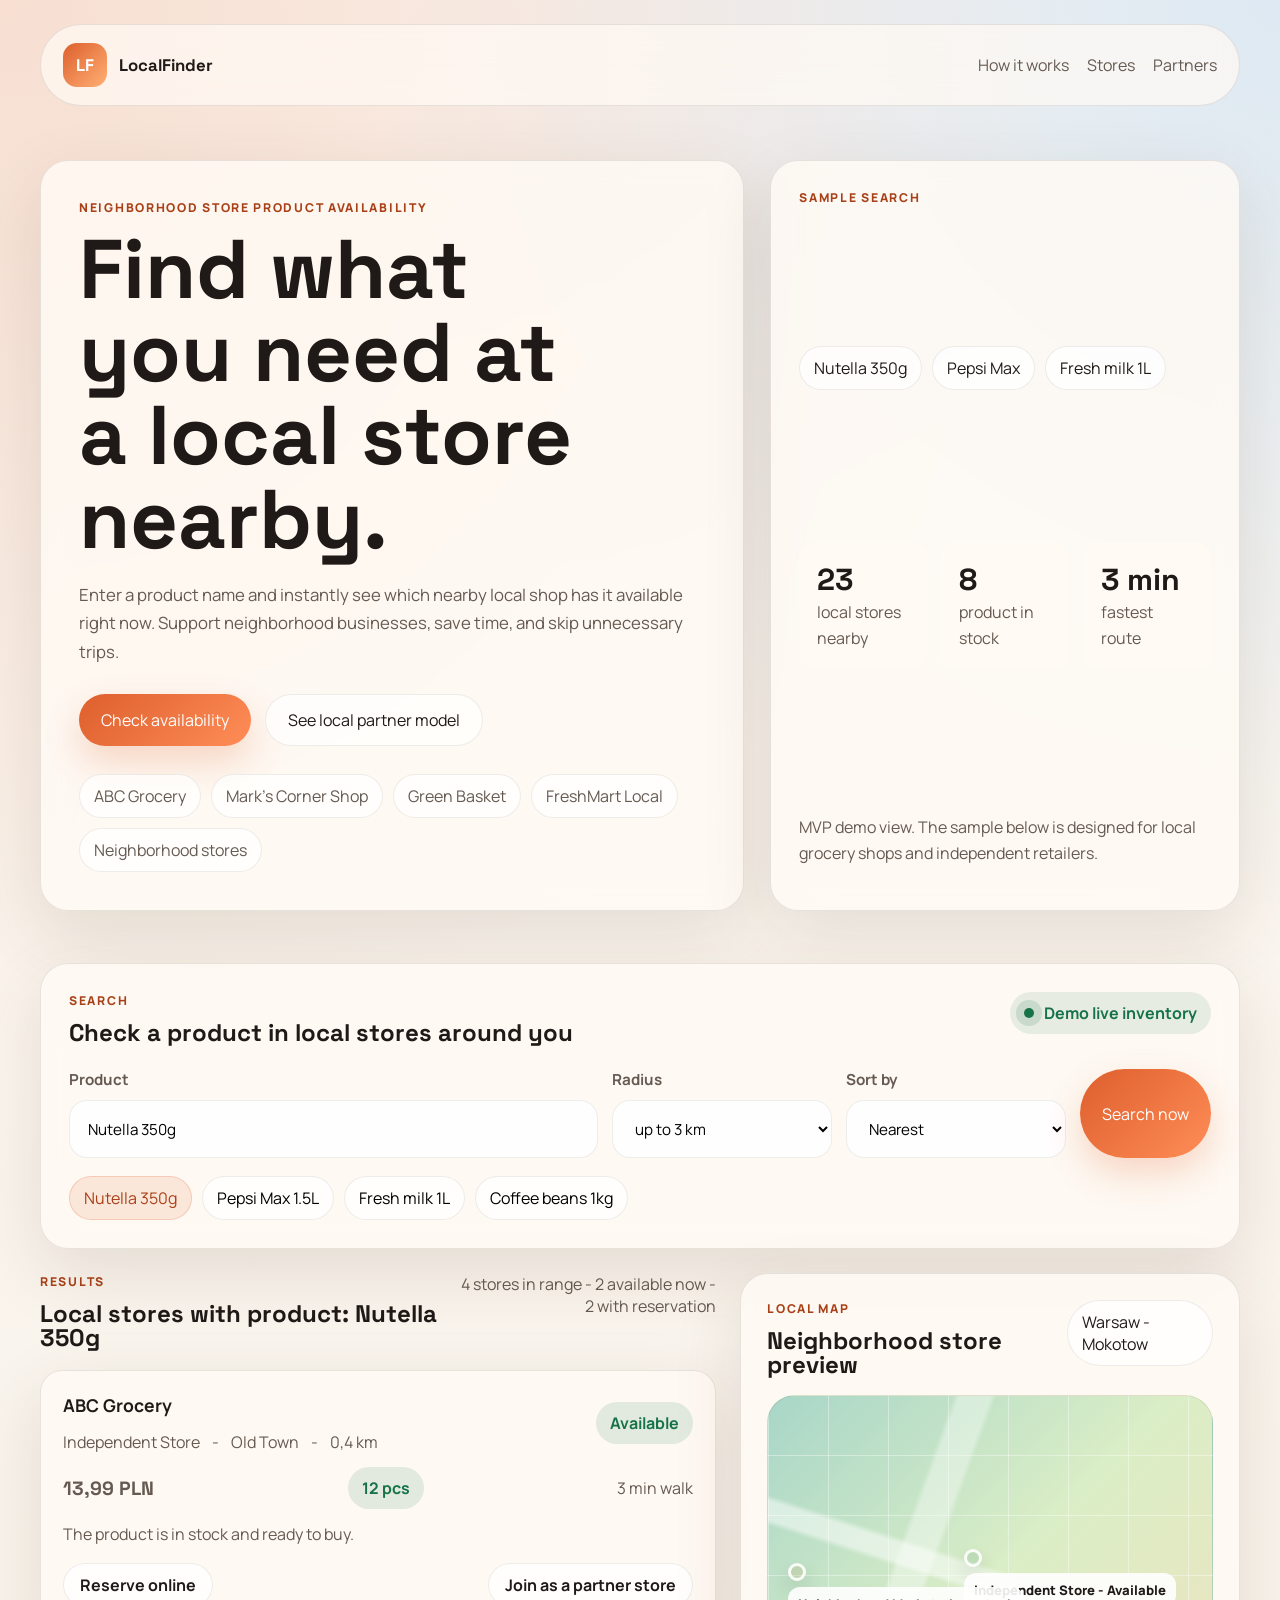
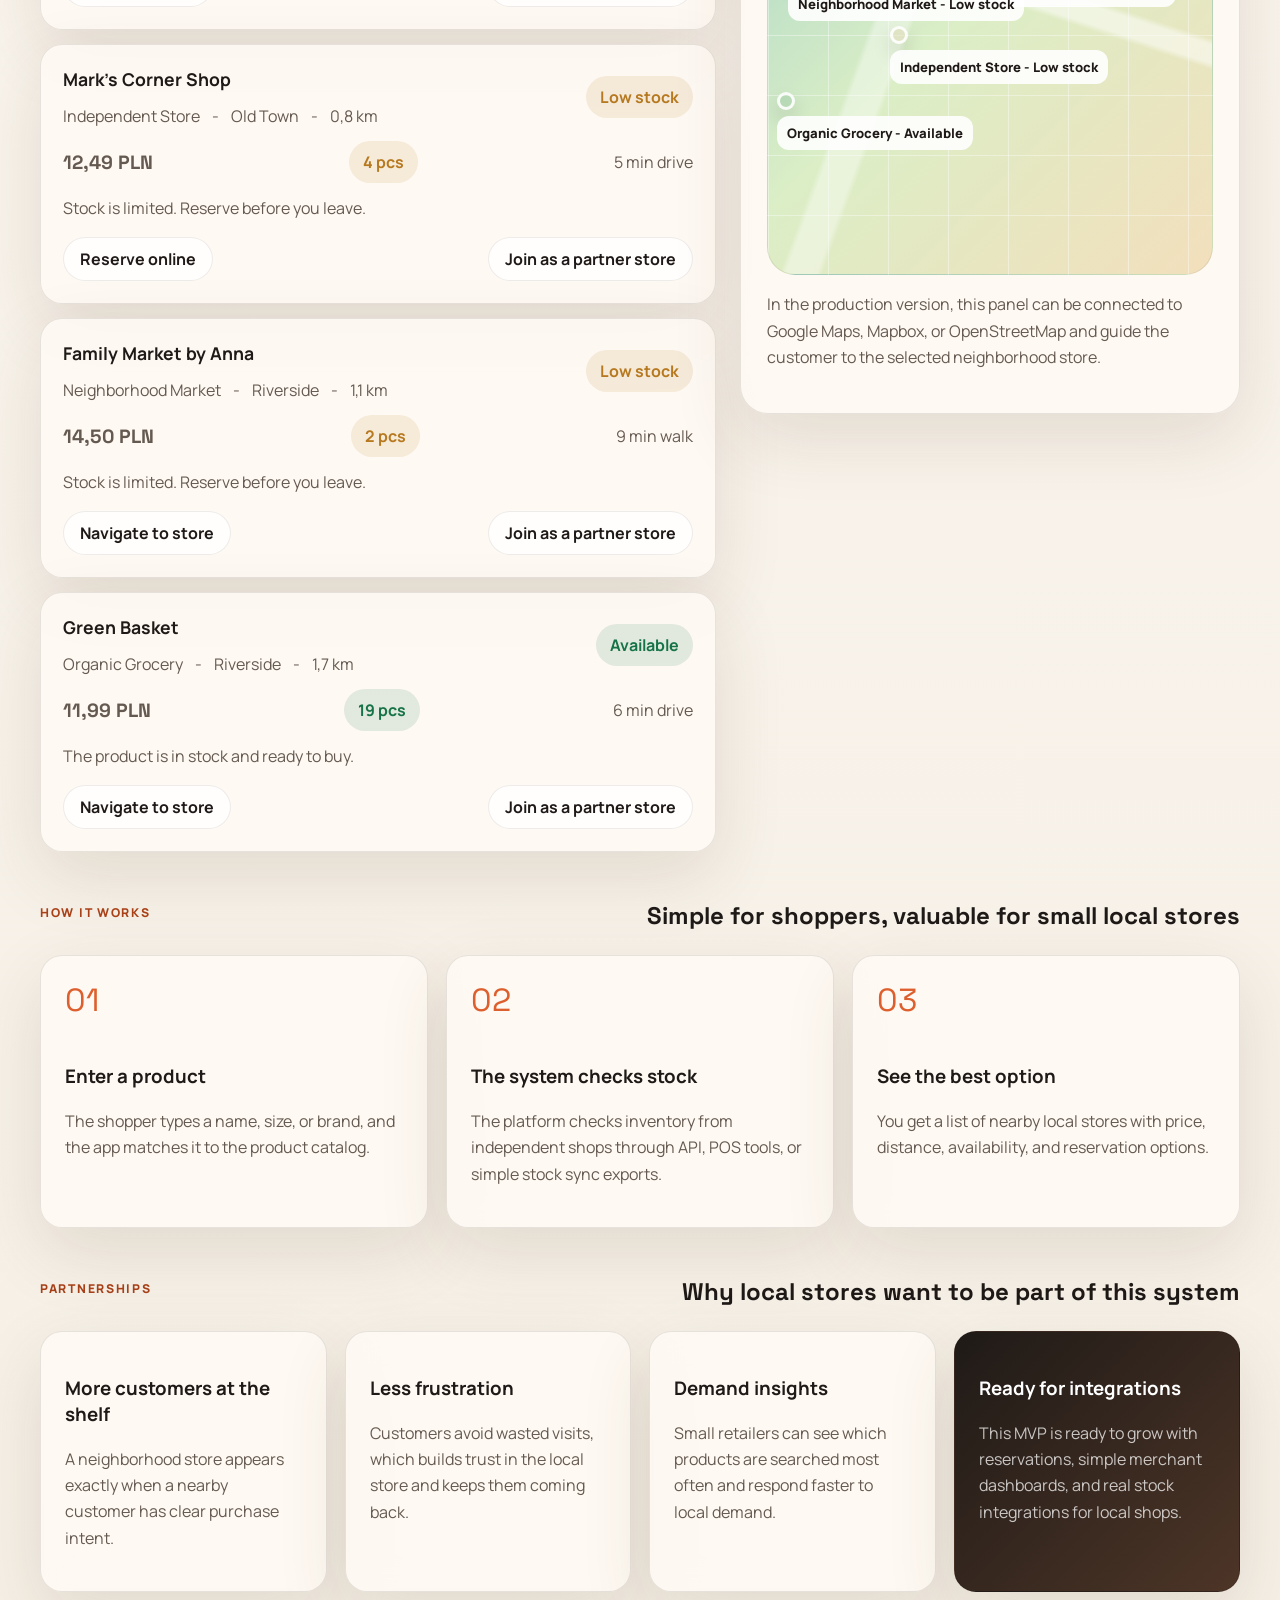
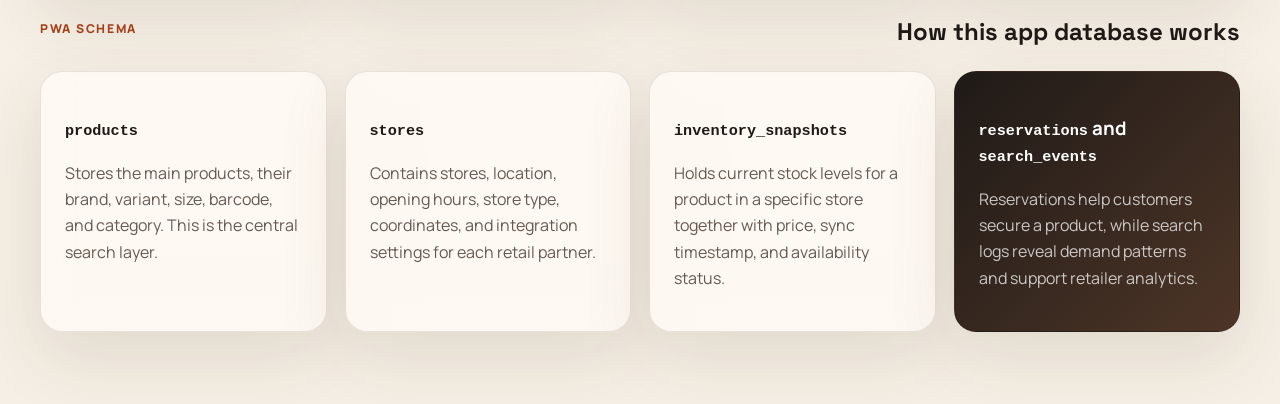
==== commit 6ca09e67: "Rebrand site to LocalFinder and local stores" ====
--- a/index.html
+++ b/index.html
@@ -3,9 +3,9 @@
 <head>
   <meta charset="UTF-8">
   <meta name="viewport" content="width=device-width, initial-scale=1.0">
-  <title>FindIT - find a product in a nearby store</title>
+  <title>LocalFinder - find products in neighborhood stores</title>
   <meta name="theme-color" content="#dd5f2d">
-  <meta name="description" content="FindIT is a PWA for checking product availability in stores near you.">
+  <meta name="description" content="LocalFinder helps people find products in nearby neighborhood stores.">
   <link rel="manifest" href="manifest.webmanifest">
   <link rel="icon" href="icon.svg" type="image/svg+xml">
   <link rel="preconnect" href="https://fonts.googleapis.com">
@@ -17,8 +17,8 @@
   <div class="page-shell">
     <header class="topbar">
       <a class="brand" href="#home">
-        <span class="brand-mark">FI</span>
-        <span>FindIT</span>
+        <span class="brand-mark">LF</span>
+        <span>LocalFinder</span>
       </a>
       <nav class="topnav">
         <a href="#how-it-works">How it works</a>
@@ -30,22 +30,22 @@
     <main id="home">
       <section class="hero">
         <div class="hero-copy">
-          <p class="eyebrow">Near real-time product availability</p>
-          <h1>Find the product before you leave for the store.</h1>
+          <p class="eyebrow">Neighborhood store product availability</p>
+          <h1>Find what you need at a local store nearby.</h1>
           <p class="hero-text">
-            Enter a product name and instantly see which nearby store has it on the shelf right now.
-            No driving around town, no wasted trips, no guesswork.
+            Enter a product name and instantly see which nearby local shop has it available right now.
+            Support neighborhood businesses, save time, and skip unnecessary trips.
           </p>
           <div class="hero-actions">
             <a class="button button-primary" href="#search-panel">Check availability</a>
-            <a class="button button-secondary" href="#partners">See partner model</a>
+            <a class="button button-secondary" href="#partners">See local partner model</a>
           </div>
           <div class="trust-row">
-            <span>Carrefour</span>
-            <span>Lidl</span>
-            <span>Zabka</span>
-            <span>Dino</span>
-            <span>Local stores</span>
+            <span>ABC Grocery</span>
+            <span>Mark's Corner Shop</span>
+            <span>Green Basket</span>
+            <span>FreshMart Local</span>
+            <span>Neighborhood stores</span>
           </div>
         </div>
 
@@ -54,12 +54,12 @@
           <div class="sample-search">
             <span class="sample-chip">Nutella 350g</span>
             <span class="sample-chip">Pepsi Max</span>
-            <span class="sample-chip">Milk 2%</span>
+            <span class="sample-chip">Fresh milk 1L</span>
           </div>
           <div class="snapshot">
             <div>
               <strong>23</strong>
-              <span>stores nearby</span>
+              <span>local stores nearby</span>
             </div>
             <div>
               <strong>8</strong>
@@ -70,7 +70,7 @@
               <span>fastest route</span>
             </div>
           </div>
-          <p class="snapshot-note">MVP demo view. The data below is sample data and ready to be connected to retail API integrations.</p>
+          <p class="snapshot-note">MVP demo view. The sample below is designed for local grocery shops and independent retailers.</p>
         </aside>
       </section>
 
@@ -78,7 +78,7 @@
         <div class="panel-heading">
           <div>
             <p class="section-kicker">Search</p>
-            <h2>Check a product in stores around you</h2>
+            <h2>Check a product in local stores around you</h2>
           </div>
           <div class="live-badge">
             <span class="live-dot"></span>
@@ -116,7 +116,7 @@
         <div class="quick-tags" id="quick-tags">
           <button type="button" class="tag is-active" data-product="Nutella 350g">Nutella 350g</button>
           <button type="button" class="tag" data-product="Pepsi Max 1.5L">Pepsi Max 1.5L</button>
-          <button type="button" class="tag" data-product="Milk 2% 1L">Milk 2% 1L</button>
+          <button type="button" class="tag" data-product="Fresh milk 1L">Fresh milk 1L</button>
           <button type="button" class="tag" data-product="Coffee beans 1kg">Coffee beans 1kg</button>
         </div>
       </section>
@@ -127,7 +127,7 @@
             <div class="results-header">
               <div>
                 <p class="section-kicker">Results</p>
-                <h2 id="results-title">Stores with product: Nutella 350g</h2>
+                <h2 id="results-title">Local stores with product: Nutella 350g</h2>
               </div>
               <div class="results-summary" id="results-summary"></div>
             </div>
@@ -138,13 +138,13 @@
             <div class="map-card-header">
               <div>
                 <p class="section-kicker">Local map</p>
-                <h2>Store preview</h2>
+                <h2>Neighborhood store preview</h2>
               </div>
               <span class="map-badge">Warsaw - Mokotow</span>
             </div>
             <div id="map-grid" class="map-grid" aria-label="Illustrative store map"></div>
             <p class="map-note">
-              In the production version, this panel can be connected to Google Maps, Mapbox, or OpenStreetMap and guide the customer to the selected store.
+              In the production version, this panel can be connected to Google Maps, Mapbox, or OpenStreetMap and guide the customer to the selected neighborhood store.
             </p>
           </aside>
         </div>
@@ -153,7 +153,7 @@
       <section class="how-it-works" id="how-it-works">
         <div class="section-heading">
           <p class="section-kicker">How it works</p>
-          <h2>Simple for shoppers, valuable for stores</h2>
+          <h2>Simple for shoppers, valuable for small local stores</h2>
         </div>
         <div class="steps">
           <article class="step-card">
@@ -164,12 +164,12 @@
           <article class="step-card">
             <span class="step-number">02</span>
             <h3>The system checks stock</h3>
-            <p>The platform queries retail chains and local stores through API, POS, or ERP exports.</p>
+            <p>The platform checks inventory from independent shops through API, POS tools, or simple stock sync exports.</p>
           </article>
           <article class="step-card">
             <span class="step-number">03</span>
             <h3>See the best option</h3>
-            <p>You get a list of stores with price, distance, availability, and reservation options.</p>
+            <p>You get a list of nearby local stores with price, distance, availability, and reservation options.</p>
           </article>
         </div>
       </section>
@@ -177,24 +177,24 @@
       <section class="partners" id="partners">
         <div class="section-heading">
           <p class="section-kicker">Partnerships</p>
-          <h2>Why stores want to be part of this system</h2>
+          <h2>Why local stores want to be part of this system</h2>
         </div>
         <div class="partner-grid">
           <article class="partner-card">
             <h3>More customers at the shelf</h3>
-            <p>The store appears exactly when a customer has clear purchase intent.</p>
+            <p>A neighborhood store appears exactly when a nearby customer has clear purchase intent.</p>
           </article>
           <article class="partner-card">
             <h3>Less frustration</h3>
-            <p>Customers avoid empty shelves, which reduces disappointment with both the brand and the store.</p>
+            <p>Customers avoid wasted visits, which builds trust in the local store and keeps them coming back.</p>
           </article>
           <article class="partner-card">
             <h3>Demand insights</h3>
-            <p>Retailers can analyze the most searched products and react faster to local demand.</p>
+            <p>Small retailers can see which products are searched most often and respond faster to local demand.</p>
           </article>
           <article class="partner-card accent-card">
             <h3>Ready for integrations</h3>
-            <p>This MVP is ready to grow with authentication, reservations, and real inventory integrations.</p>
+            <p>This MVP is ready to grow with reservations, simple merchant dashboards, and real stock integrations for local shops.</p>
           </article>
         </div>
       </section>
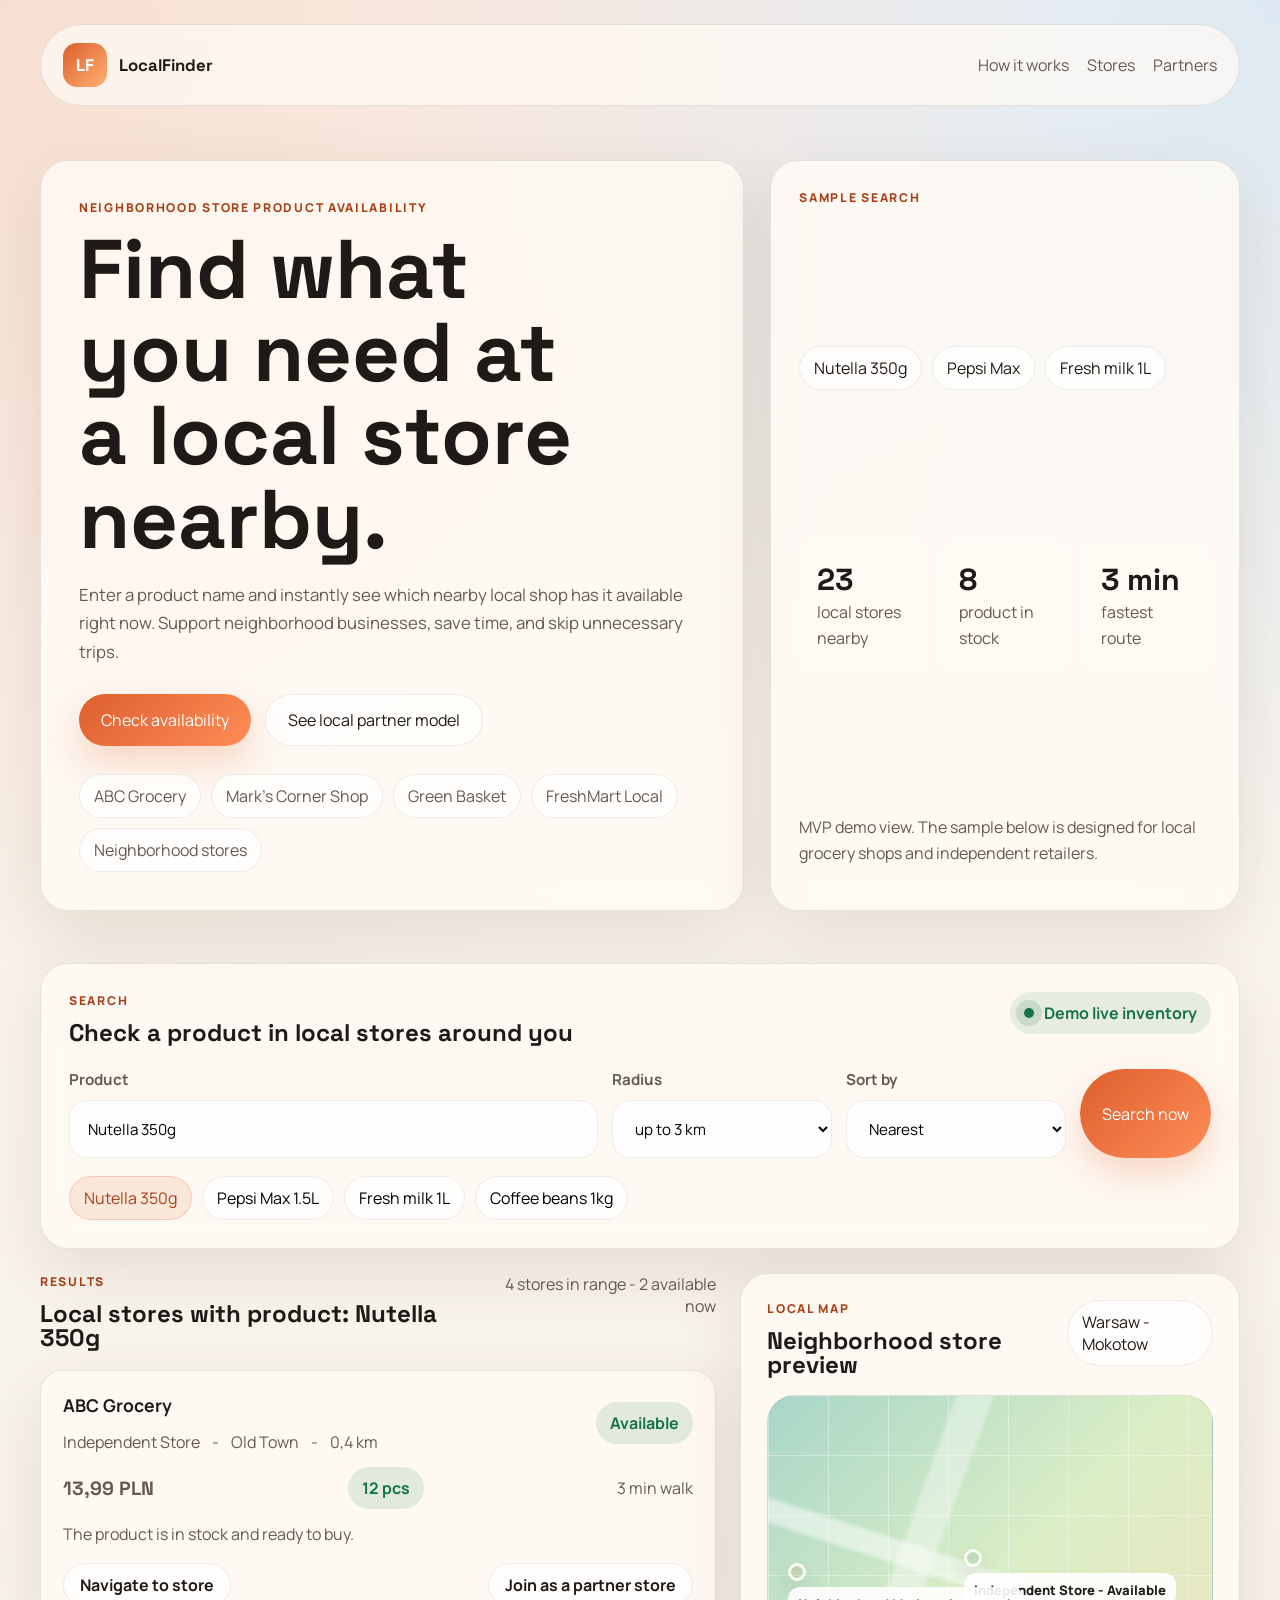
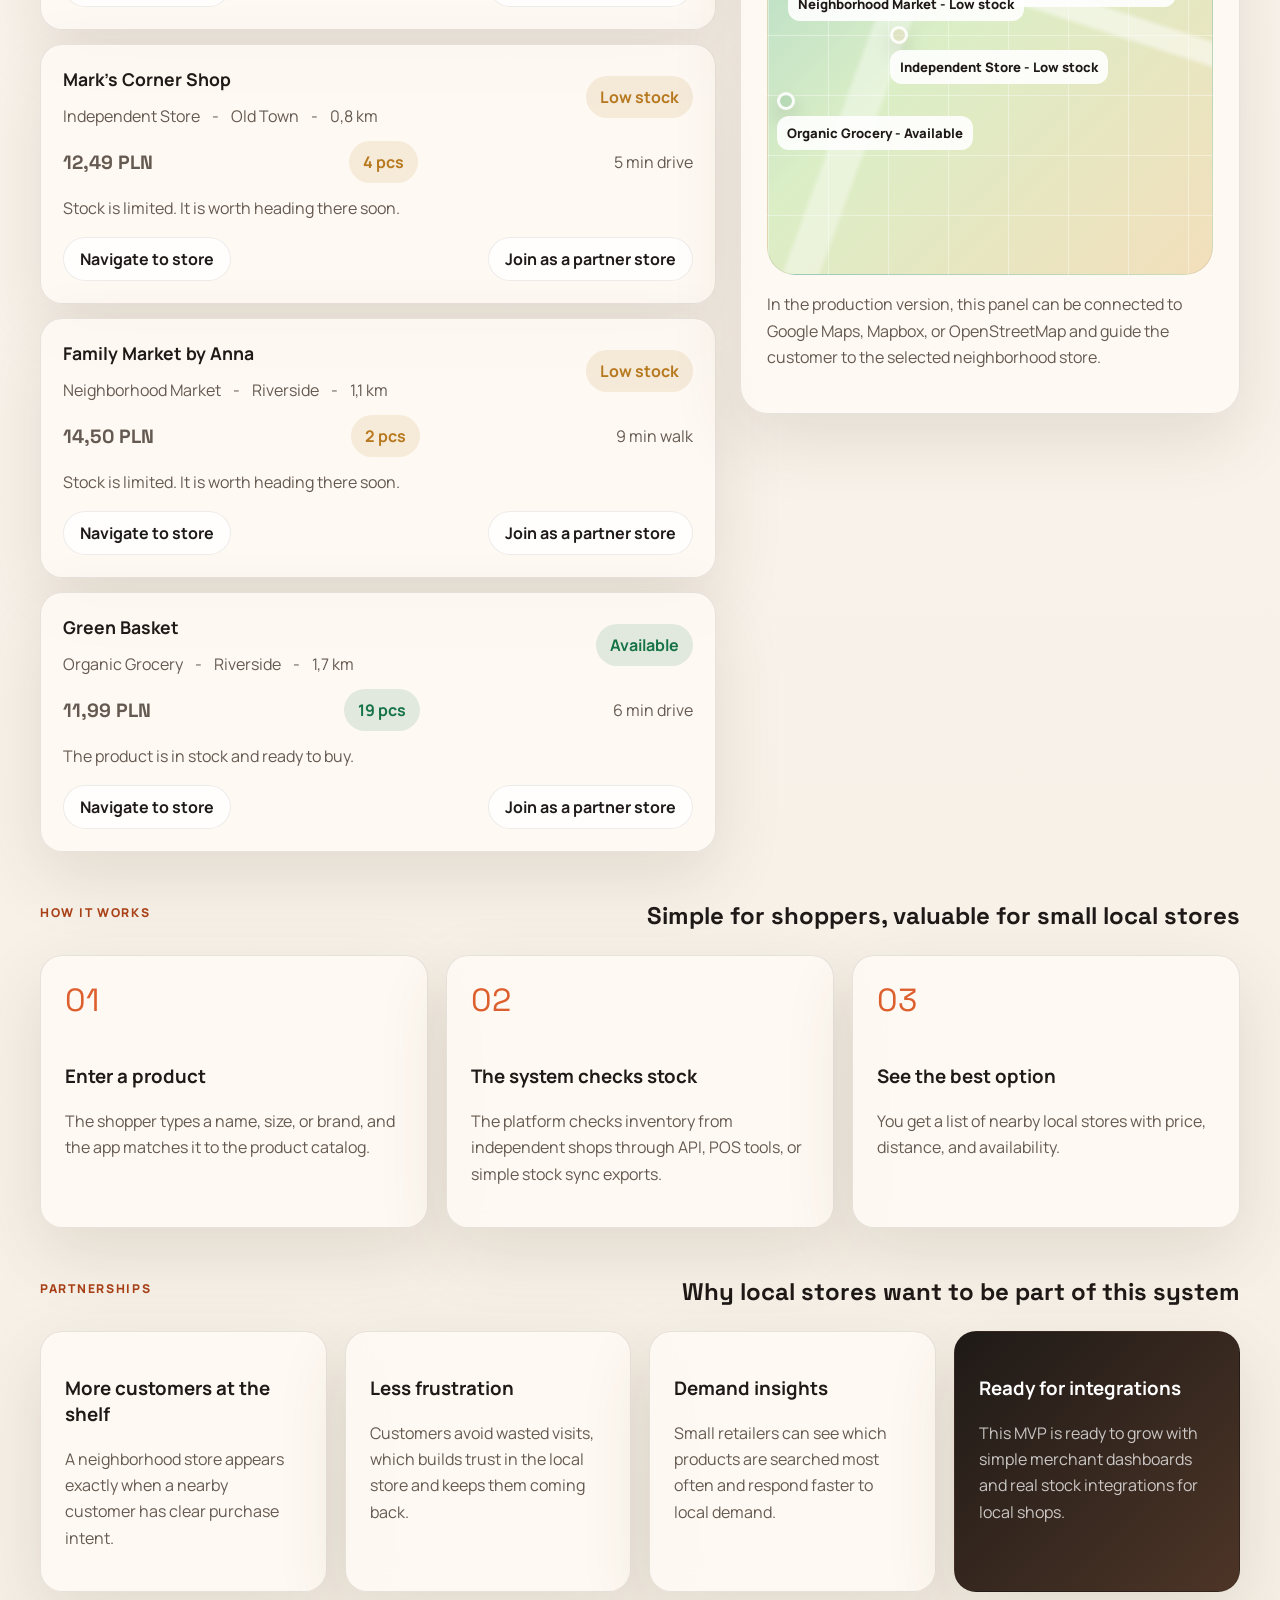
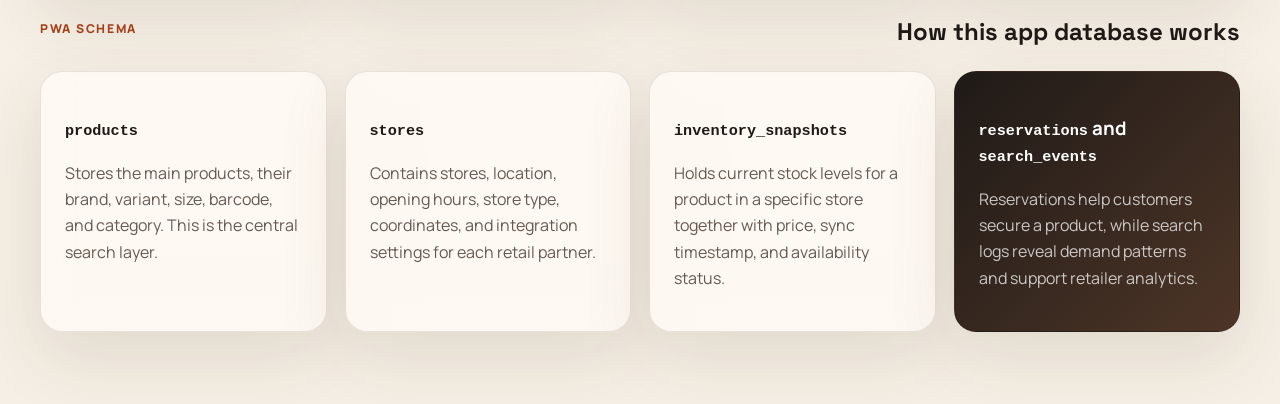
==== commit 1fadccfe: "Remove reserve online from UI" ====
--- a/index.html
+++ b/index.html
@@ -169,7 +169,7 @@
           <article class="step-card">
             <span class="step-number">03</span>
             <h3>See the best option</h3>
-            <p>You get a list of nearby local stores with price, distance, availability, and reservation options.</p>
+            <p>You get a list of nearby local stores with price, distance, and availability.</p>
           </article>
         </div>
       </section>
@@ -194,7 +194,7 @@
           </article>
           <article class="partner-card accent-card">
             <h3>Ready for integrations</h3>
-            <p>This MVP is ready to grow with reservations, simple merchant dashboards, and real stock integrations for local shops.</p>
+            <p>This MVP is ready to grow with simple merchant dashboards and real stock integrations for local shops.</p>
           </article>
         </div>
       </section>
